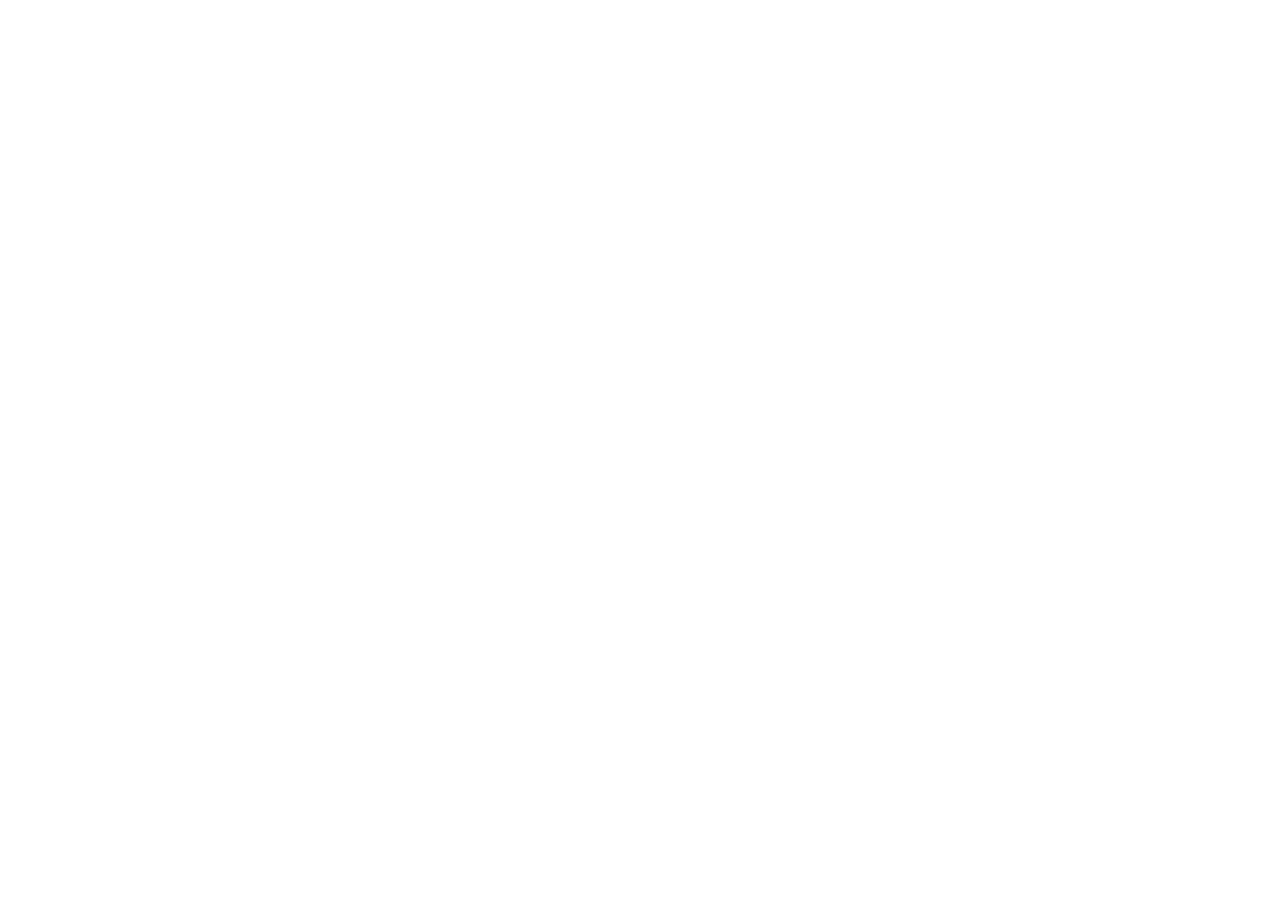
==== amp-club-stage10-1/index.html @ 5855f5f7 "Add AM Club Stage 10.1 mobile preview shell" ====
<!doctype html>
<html lang="ru">
<head>
<meta charset="utf-8">
<meta name="viewport" content="width=device-width,initial-scale=1,viewport-fit=cover">
<meta name="theme-color" content="#0b8fe8">
<meta name="apple-mobile-web-app-capable" content="yes">
<meta name="apple-mobile-web-app-status-bar-style" content="default">
<title>АМ Клуб — Stage 10.1</title>
<link rel="stylesheet" href="./styles.css">
</head>
<body>
<div id="app"></div>
<script src="./app-a.js" defer></script>
<script src="./app-b.js" defer></script>
<script src="./app-c.js" defer></script>
<script src="./app-d.js" defer></script>
</body>
</html>
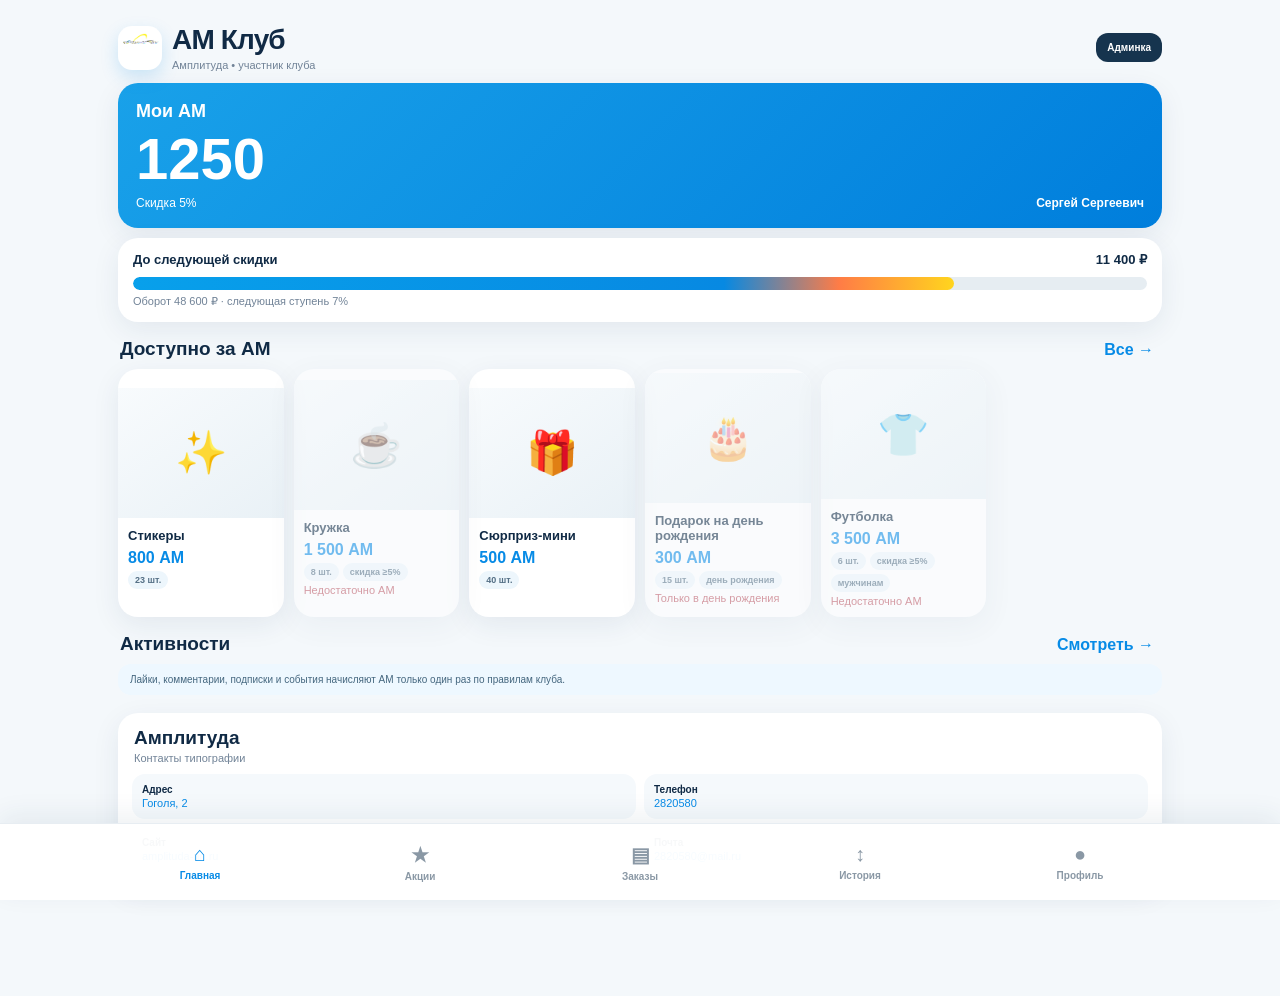
==== commit e81b4e57: "Load AM Club Stage 10.1.3 UI overrides" ====
--- a/amp-club-stage10-1/index.html
+++ b/amp-club-stage10-1/index.html
@@ -8,6 +8,7 @@
 <meta name="apple-mobile-web-app-status-bar-style" content="default">
 <title>АМ Клуб — Stage 10.1</title>
 <link rel="stylesheet" href="./styles.css">
+<link rel="stylesheet" href="./overrides.css">
 </head>
 <body>
 <div id="app"></div>
@@ -15,5 +16,7 @@
 <script src="./app-b.js" defer></script>
 <script src="./app-c.js" defer></script>
 <script src="./app-d.js" defer></script>
+<script src="./app-e.js" defer></script>
+<script src="./save-links.js" defer></script>
 </body>
 </html>
--- a/amp-club-stage10-1/styles.css
+++ b/amp-club-stage10-1/styles.css
@@ -0,0 +1,3 @@
+:root{--bg:#f4f8fb;--card:#fff;--ink:#102a45;--muted:#718397;--blue:#078be6;--blue2:#0078d4;--yellow:#ffed28;--red:#df4055;--green:#13915a;--shadow:0 8px 28px rgba(23,56,84,.08);font-family:Inter,-apple-system,BlinkMacSystemFont,"Segoe UI",Arial,sans-serif;color:var(--ink);background:var(--bg)}*{box-sizing:border-box}html,body,#app{margin:0;min-height:100%}body{min-width:280px;background:var(--bg);-webkit-font-smoothing:antialiased}button,input,select,textarea{font:inherit}button{cursor:pointer}.shell{width:min(100%,1100px);margin:auto}.screen{min-height:100vh;padding:14px 14px calc(92px + env(safe-area-inset-bottom))}.top{display:flex;gap:10px;align-items:center;justify-content:space-between;margin-bottom:12px}.brand{display:flex;gap:10px;align-items:center}.logo{width:44px;height:44px;border-radius:14px;background:linear-gradient(135deg,#0fa4ed,#087edc);color:#ffed28;display:grid;place-items:center;font-size:25px;font-weight:900;box-shadow:0 7px 18px rgba(7,139,230,.18)}h1,h2,h3,p{margin:0}.title{font-size:23px;letter-spacing:-.03em}.sub{font-size:11px;color:var(--muted);margin-top:3px}.card{background:var(--card);border-radius:20px;box-shadow:var(--shadow)}.balance{padding:18px;color:#fff;background:linear-gradient(135deg,#19a1e9,#007edc);margin-bottom:10px}.balance .label{font-size:18px;font-weight:800}.balance .value{font-size:58px;font-weight:900;line-height:1;margin:8px 0}.balance .row{display:flex;justify-content:space-between;align-items:center;font-size:12px}.progress-card{padding:14px 15px;margin-bottom:14px}.progress-head{display:flex;justify-content:space-between;gap:8px;font-size:13px;font-weight:800}.progress{height:13px;background:#e6edf2;border-radius:99px;margin:10px 0 5px;overflow:hidden}.progress i{display:block;height:100%;background:linear-gradient(90deg,#08a0eb,#0789e2 72%,#ff7c46,#ffd51e);border-radius:99px}.section-head{display:flex;align-items:end;justify-content:space-between;gap:10px;margin:16px 2px 9px}.section-head h2{font-size:19px}.link{border:0;background:transparent;color:var(--blue);font-weight:800}.grid{display:grid;grid-template-columns:repeat(2,minmax(0,1fr));gap:10px}.reward{border:0;padding:0;text-align:left;color:inherit;overflow:hidden}.reward-visual{height:105px;display:grid;place-items:center;font-size:42px;background:linear-gradient(145deg,#f8fbfd,#e9f1f6)}.reward-body{padding:10px}.reward h3{font-size:13px}.price{color:var(--blue);font-weight:900;margin-top:6px}.tag{display:inline-flex;padding:4px 7px;border-radius:99px;background:#edf6fc;color:#557086;font-size:9px;font-weight:800;margin:4px 4px 0 0}.locked{opacity:.55}.nav{position:fixed;z-index:20;left:0;right:0;bottom:0;background:rgba(255,255,255,.97);border-top:1px solid #e7edf2;padding-bottom:env(safe-area-inset-bottom);box-shadow:0 -8px 25px rgba(24,60,88,.07)}.navrail{max-width:1100px;margin:auto;height:76px;display:grid;grid-auto-flow:column;grid-auto-columns:minmax(66px,1fr);overflow-x:auto;scrollbar-width:none}.nav button{border:0;background:transparent;color:#8a98a5;min-width:66px;font-size:10px;font-weight:700}.nav button b{display:block;font-size:20px;margin-bottom:4px}.nav button.active{color:var(--blue)}.list{display:grid;gap:9px}.rowcard{border:0;padding:13px 14px;color:inherit;text-align:left;display:grid;grid-template-columns:minmax(0,1fr) auto;gap:8px;align-items:center}.rowcard h3{font-size:14px}.rowcard p{font-size:10.5px;color:var(--muted);margin-top:4px;line-height:1.35}.pill{padding:5px 8px;border-radius:99px;font-size:9px;font-weight:900;background:#eaf6ff;color:var(--blue);max-width:180px;text-align:center;white-space:normal}.plus{color:var(--green);font-weight:900}.minus{color:var(--red);font-weight:900}.filters{display:flex;gap:7px;overflow:auto;margin:0 -14px 10px;padding:2px 14px 5px;scrollbar-width:none}.filters button{flex:0 0 auto;border:1px solid #dce7ef;background:#fff;color:#60758a;border-radius:99px;padding:8px 12px;font-size:10px;font-weight:800}.filters button.active{background:var(--blue);border-color:var(--blue);color:#fff}.profile-id{padding:14px;margin-bottom:10px}.data{display:grid;grid-template-columns:repeat(2,minmax(0,1fr));gap:7px;margin-top:10px}.cell{background:#f5f9fc;border-radius:13px;padding:9px}.cell span{display:block;color:var(--muted);font-size:9px}.cell b{display:block;margin-top:3px;font-size:12px;overflow:hidden;text-overflow:ellipsis}.channels{display:grid;gap:7px}.channel{padding:11px 12px;display:grid;grid-template-columns:36px 1fr auto;gap:9px;align-items:center}.mark{width:36px;height:36px;border-radius:12px;background:var(--blue);color:#fff;display:grid;place-items:center;font-size:11px;font-weight:900}.admin-switch{border:0;border-radius:12px;background:#16344e;color:#fff;padding:9px 11px;font-size:10px;font-weight:900}.admin{padding-bottom:35px}.admin-tabs{display:flex;gap:7px;overflow:auto;margin:0 -14px 12px;padding:2px 14px 6px;scrollbar-width:none}.admin-tabs button{border:0;border-radius:12px;padding:9px 11px;background:#e8eef3;color:#41576b;font-size:10px;font-weight:900;white-space:nowrap}.admin-tabs button.active{background:var(--blue);color:#fff}.search{width:100%;border:1px solid #d7e3eb;border-radius:13px;background:#fff;padding:11px 12px;margin-bottom:10px;outline:none}.customer-searchline{width:100%;max-width:380px;margin-bottom:12px}.customer-searchline .search{margin-bottom:4px}.admin-layout{display:grid;gap:10px}.customer{padding:11px;display:grid;grid-template-columns:36px 1fr auto;gap:8px;align-items:center;border:1px solid transparent}.customer.selected{border-color:#89ccfa}.avatar{width:36px;height:36px;border-radius:12px;background:#e7f5ff;color:var(--blue);display:grid;place-items:center;font-weight:900}.customer b{font-size:11px}.customer small{display:block;color:var(--muted);font-size:8.5px;margin-top:2px}.detail{padding:14px}.metrics{display:grid;grid-template-columns:repeat(2,1fr);gap:7px;margin:12px 0}.metric{padding:9px;background:#f4f8fb;border-radius:12px}.metric span{font-size:8px;color:var(--muted);display:block}.metric b{font-size:13px}.actions{display:grid;grid-template-columns:1fr 1fr;gap:7px}.btn{border:0;border-radius:12px;padding:10px 12px;font-size:10.5px;font-weight:900}.primary{background:var(--blue);color:#fff}.secondary{background:#eaf2f7;color:#26445d}.danger{background:#fff0f2;color:var(--red)}.entity{padding:12px}.entity-head{display:flex;gap:8px;justify-content:space-between}.entity h3{font-size:13px}.entity p{font-size:9.5px;color:var(--muted);margin-top:4px;line-height:1.3}.entity-actions{display:flex;gap:6px;margin-top:9px}.modal-bg{position:fixed;z-index:50;inset:0;background:rgba(9,27,43,.38);display:flex;align-items:flex-end;justify-content:center;padding:12px}.modal{width:min(100%,560px);max-height:88vh;overflow:auto;background:#fff;border-radius:24px 24px 18px 18px;padding:16px;box-shadow:0 25px 70px rgba(0,0,0,.2)}.modal h2{font-size:20px}.modal p{font-size:10px;color:var(--muted);margin:4px 0 12px}.field{display:block;margin-top:9px}.field>span{display:block;font-size:9px;font-weight:900;margin-bottom:4px}.field input,.field textarea,.field select{width:100%;border:1px solid #d8e3eb;border-radius:11px;padding:10px;background:#fff;color:var(--ink)}.field textarea{min-height:70px;resize:vertical}.form-grid{display:grid;grid-template-columns:1fr 1fr;gap:8px}.checks{display:grid;gap:6px;margin-top:9px}.check{display:flex;gap:8px;align-items:center;font-size:10px}.modal-actions{display:flex;gap:7px;justify-content:flex-end;margin-top:13px}.toast{position:fixed;z-index:80;left:50%;bottom:92px;transform:translateX(-50%);background:#102d47;color:#fff;border-radius:12px;padding:9px 12px;font-size:10px;box-shadow:var(--shadow)}.empty{padding:22px;text-align:center;color:var(--muted);font-size:11px}.media-row{display:flex;gap:5px;flex-wrap:wrap;margin-top:6px}.media-chip{background:#f0f5f8;padding:5px 7px;border-radius:8px;font-size:8px}.order-money{font-size:16px;font-weight:900}.notice{padding:10px 12px;background:#eef8ff;border-radius:13px;font-size:10px;color:#45677f;margin-bottom:10px}.status-on{color:var(--green)}.status-off{color:#8a98a5}
+@media(min-width:700px){.screen{padding:24px 28px 110px}.grid{grid-template-columns:repeat(4,1fr)}.admin-layout{grid-template-columns:320px 1fr}.data{grid-template-columns:repeat(4,1fr)}.channels{grid-template-columns:repeat(3,1fr)}.modal-bg{align-items:center}.modal{border-radius:24px}.title{font-size:28px}.reward-visual{height:130px}}
+@media(min-width:1050px){.grid{grid-template-columns:repeat(6,1fr)}}
--- a/amp-club-stage10-1/overrides.css
+++ b/amp-club-stage10-1/overrides.css
@@ -0,0 +1 @@
+.logo{padding:3px;background:#fff;overflow:hidden}.logo img{width:100%;height:100%;object-fit:contain;display:block}.linkcard,.channel-link,.external-link,.inline-link{color:inherit;text-decoration:none}.linkcard:hover,.channel-link:hover{box-shadow:0 10px 32px rgba(23,56,84,.14)}.contact-card{margin-top:18px;padding:14px}.section-head.compact{margin:0 2px 10px}.contact-links{display:grid;grid-template-columns:1fr 1fr;gap:8px}.contact-links a{display:flex;flex-direction:column;gap:2px;padding:10px;border-radius:13px;background:#f5f9fc;color:inherit;text-decoration:none}.contact-links b{font-size:10px}.contact-links span{font-size:11px;color:var(--blue);overflow-wrap:anywhere}.external-link{display:inline-flex;align-items:center;justify-content:center}.inline-link{color:var(--blue)}.channel-link{cursor:pointer}.login-card{display:grid;grid-template-columns:112px 1fr;gap:14px;align-items:center;padding:14px;margin-top:10px}.login-qr{width:112px;height:112px;background:#fff;border-radius:14px;border:1px solid #e5edf3}.login-card h3{font-size:14px}.login-card p{font-size:10px;color:var(--muted);line-height:1.45;margin:5px 0 8px}.test-code{display:inline-flex;padding:6px 9px;border-radius:10px;background:#fff6c7;font-weight:900;font-size:14px;letter-spacing:.08em}.customer-searchline{max-width:420px}.hidden{display:none!important}@media(max-width:420px){.contact-links{grid-template-columns:1fr}.login-card{grid-template-columns:92px 1fr}.login-qr{width:92px;height:92px}}
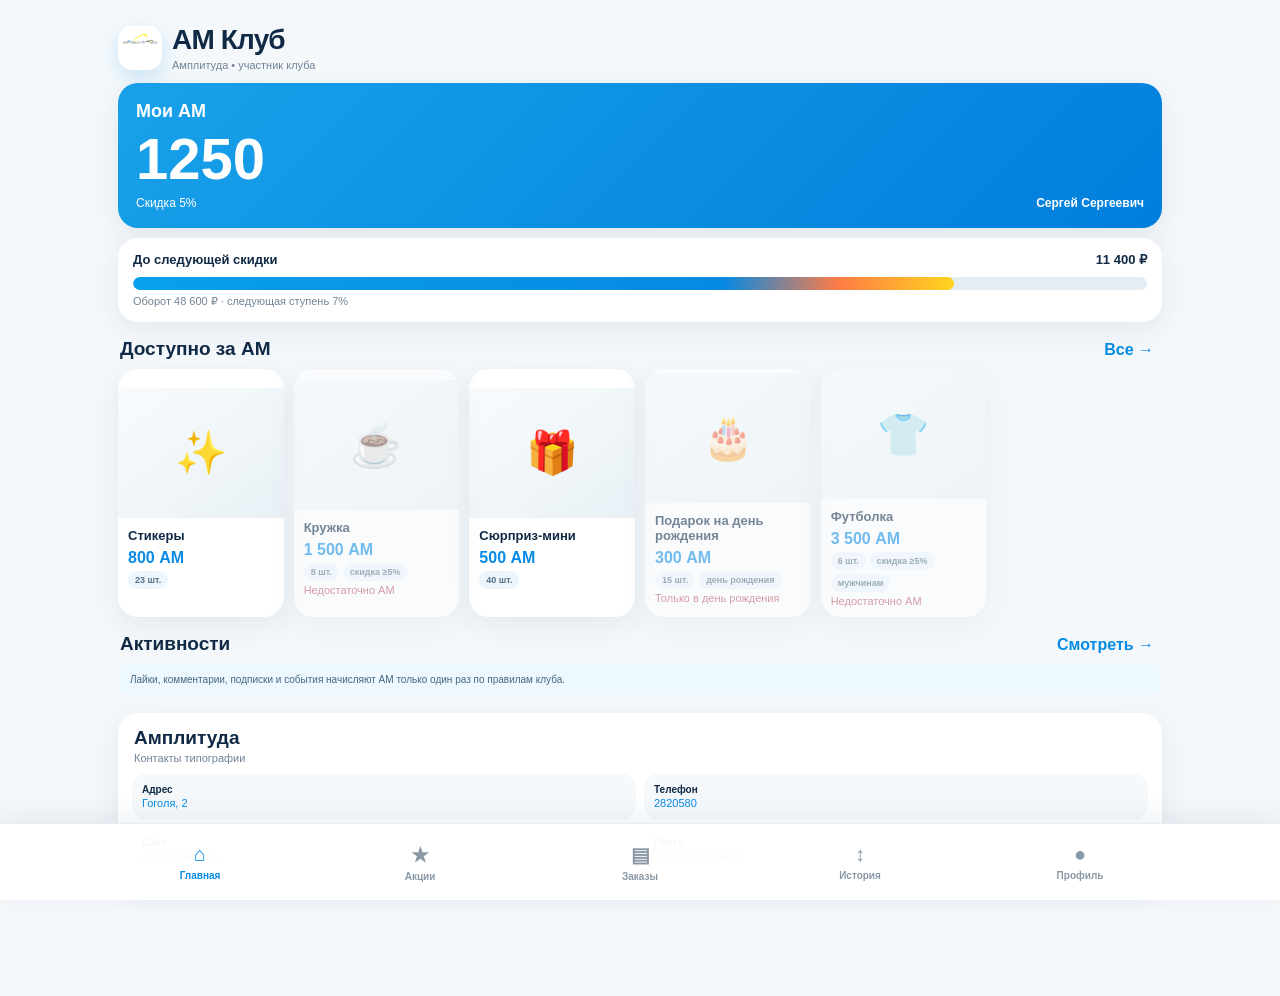
==== commit dfc5d3e6: "Make AMP Club client page client-only" ====
--- a/amp-club-stage10-1/index.html
+++ b/amp-club-stage10-1/index.html
@@ -4,19 +4,20 @@
 <meta charset="utf-8">
 <meta name="viewport" content="width=device-width,initial-scale=1,viewport-fit=cover">
 <meta name="theme-color" content="#0b8fe8">
-<meta name="apple-mobile-web-app-capable" content="yes">
-<meta name="apple-mobile-web-app-status-bar-style" content="default">
-<title>АМ Клуб — Stage 10.1</title>
-<link rel="stylesheet" href="./styles.css">
-<link rel="stylesheet" href="./overrides.css">
+<title>АМ Клуб — Stage 10.1.6</title>
+<link rel="manifest" href="./manifest.webmanifest?v=10.1.6">
+<link rel="stylesheet" href="./styles.css?v=10.1.6">
+<link rel="stylesheet" href="./overrides.css?v=10.1.6">
 </head>
 <body>
 <div id="app"></div>
-<script src="./app-a.js" defer></script>
-<script src="./app-b.js" defer></script>
-<script src="./app-c.js" defer></script>
-<script src="./app-d.js" defer></script>
-<script src="./app-e.js" defer></script>
-<script src="./save-links.js" defer></script>
+<script src="./app-a.js?v=10.1.6" defer></script>
+<script src="./app-b.js?v=10.1.6" defer></script>
+<script src="./app-c.js?v=10.1.6" defer></script>
+<script src="./app-d.js?v=10.1.6" defer></script>
+<script src="./app-e.js?v=10.1.6" defer></script>
+<script src="./save-links.js?v=10.1.6" defer></script>
+<script src="./app-f.js?v=10.1.6" defer></script>
+<script src="./client-role.js?v=10.1.6" defer></script>
 </body>
 </html>
--- a/amp-club-stage10-1/overrides.css
+++ b/amp-club-stage10-1/overrides.css
@@ -1 +1 @@
-.logo{padding:3px;background:#fff;overflow:hidden}.logo img{width:100%;height:100%;object-fit:contain;display:block}.linkcard,.channel-link,.external-link,.inline-link{color:inherit;text-decoration:none}.linkcard:hover,.channel-link:hover{box-shadow:0 10px 32px rgba(23,56,84,.14)}.contact-card{margin-top:18px;padding:14px}.section-head.compact{margin:0 2px 10px}.contact-links{display:grid;grid-template-columns:1fr 1fr;gap:8px}.contact-links a{display:flex;flex-direction:column;gap:2px;padding:10px;border-radius:13px;background:#f5f9fc;color:inherit;text-decoration:none}.contact-links b{font-size:10px}.contact-links span{font-size:11px;color:var(--blue);overflow-wrap:anywhere}.external-link{display:inline-flex;align-items:center;justify-content:center}.inline-link{color:var(--blue)}.channel-link{cursor:pointer}.login-card{display:grid;grid-template-columns:112px 1fr;gap:14px;align-items:center;padding:14px;margin-top:10px}.login-qr{width:112px;height:112px;background:#fff;border-radius:14px;border:1px solid #e5edf3}.login-card h3{font-size:14px}.login-card p{font-size:10px;color:var(--muted);line-height:1.45;margin:5px 0 8px}.test-code{display:inline-flex;padding:6px 9px;border-radius:10px;background:#fff6c7;font-weight:900;font-size:14px;letter-spacing:.08em}.customer-searchline{max-width:420px}.hidden{display:none!important}@media(max-width:420px){.contact-links{grid-template-columns:1fr}.login-card{grid-template-columns:92px 1fr}.login-qr{width:92px;height:92px}}+.logo{padding:3px;background:#fff;overflow:hidden}.logo img{width:100%;height:100%;object-fit:contain;display:block}.linkcard,.channel-link,.external-link,.inline-link{color:inherit;text-decoration:none}.linkcard:hover,.channel-link:hover{box-shadow:0 10px 32px rgba(23,56,84,.14)}.contact-card{margin-top:18px;padding:14px}.section-head.compact{margin:0 2px 10px}.contact-links{display:grid;grid-template-columns:1fr 1fr;gap:8px}.contact-links a{display:flex;flex-direction:column;gap:2px;padding:10px;border-radius:13px;background:#f5f9fc;color:inherit;text-decoration:none}.contact-links b{font-size:10px}.contact-links span{font-size:11px;color:var(--blue);overflow-wrap:anywhere}.external-link{display:inline-flex;align-items:center;justify-content:center}.inline-link{color:var(--blue)}.channel-link{cursor:pointer}.customer-searchline{max-width:420px}.hidden{display:none!important}.security-card{display:flex;justify-content:space-between;gap:14px;align-items:center;padding:14px;margin-top:10px}.security-card h3{font-size:14px;margin:0 0 4px}.security-card p{font-size:10px;color:var(--muted);line-height:1.45;margin:0}.registration-admin{display:grid;grid-template-columns:minmax(0,1fr) 180px;gap:22px;align-items:center;padding:18px;margin-top:18px}.registration-admin img{width:180px;height:180px;background:#fff;border:1px solid #e5edf3;border-radius:16px;padding:6px}.registration-copy h2{margin:0 0 7px}.registration-copy p{line-height:1.5;color:var(--muted)}.auth-shell{min-height:100vh;display:flex;align-items:center;justify-content:center;padding:24px;background:linear-gradient(180deg,#f5f9fc 0,#eef5fa 100%)}.auth-card{width:min(430px,100%);padding:22px}.auth-brand{display:flex;gap:12px;align-items:center;margin-bottom:22px}.auth-brand .logo{width:48px;height:48px;border-radius:14px}.auth-brand h1{margin:0;font-size:22px}.auth-brand p{margin:2px 0 0;color:var(--muted)}.auth-card>h2{margin:0 0 8px}.auth-card>p{color:var(--muted);line-height:1.5;margin:0 0 16px}.wide{width:100%;margin-top:9px}.ghost{background:#f2f6f9;color:#234;border:none}.auth-note{margin-top:14px;padding:10px 12px;border-radius:12px;background:#fff6c7;font-size:12px;line-height:1.45}.auth-success{width:54px;height:54px;border-radius:50%;display:grid;place-items:center;background:#daf5e4;color:#18864b;font-size:30px;font-weight:900;margin:0 auto 14px}.auth-link{text-decoration:none;display:flex;align-items:center;justify-content:center}.text-link{display:block;text-align:center;margin-top:14px;color:var(--blue);text-decoration:none;font-weight:700}.recovery-buttons{display:grid;grid-template-columns:1fr 1fr;gap:8px}.recovery-buttons .ghost{grid-column:1/-1}@media(max-width:620px){.registration-admin{grid-template-columns:1fr}.registration-admin img{width:160px;height:160px}.security-card{align-items:flex-start;flex-direction:column}.security-card .btn{width:100%}}@media(max-width:420px){.contact-links{grid-template-columns:1fr}.auth-shell{padding:12px}.auth-card{padding:16px}.recovery-buttons{grid-template-columns:1fr}}
